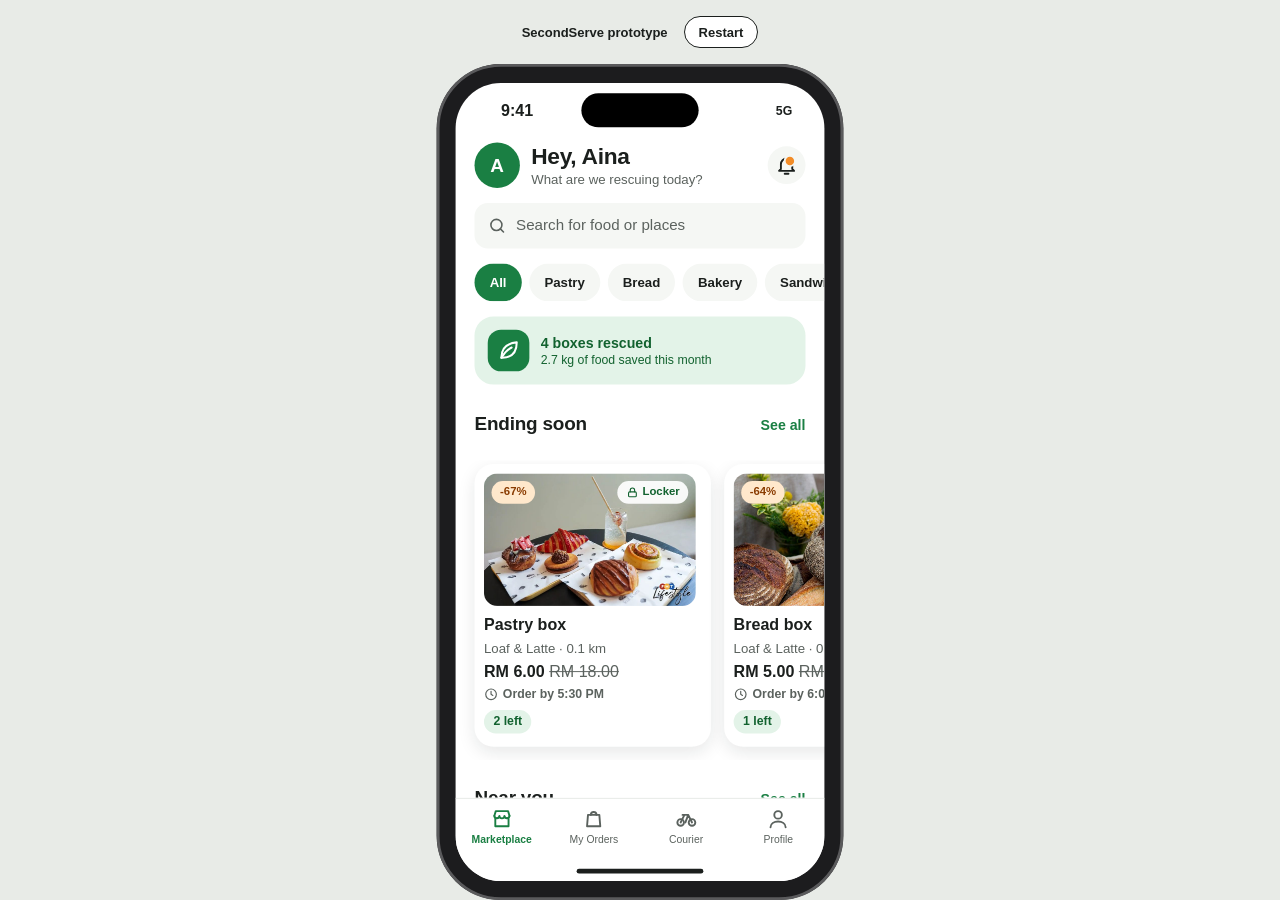
==== index.html @ 0a690b6c "Ad-style sandwich photo Co-Authored-By: Claude Sonnet 5.5 <noreply@anthropic.com>" ====
<!doctype html>
<html lang="en">
<head>
<meta charset="utf-8">
<meta name="viewport" content="width=device-width, initial-scale=1">
<title>SecondServe prototype</title>
<link rel="stylesheet" href="css/tokens.css?v=20261118d">
<link rel="stylesheet" href="css/app.css?v=20261118d">
</head>
<body>
<header class="testbar">
  <b>SecondServe prototype</b>
  <button id="restart">Restart</button>
</header>
<main class="stage"><div class="scaler" id="scaler">
  <div class="device"><div class="phone" id="screen"></div></div>
</div></main>
<script src="js/data.js?v=20261118d"></script>
<script src="js/ui.js?v=20261118d"></script>
<script src="js/app.js?v=20261118d"></script>
<script src="js/screens/student.js?v=20261118d"></script>
<script src="js/screens/orders.js?v=20261118d"></script>
<script src="js/main.js?v=20261118d"></script>
</body>
</html>
---- css/tokens.css ----
:root {
  --ink: #1b1f1d;
  --ink-soft: #5b625e;
  --line: #e6e9e5;
  --page: #ffffff;
  --surface: #f5f7f4;
  --radius: 20px;
  --radius-small: 12px;
  --shadow: 0 6px 18px rgba(20, 30, 25, .10);
  --font: -apple-system, BlinkMacSystemFont, "SF Pro Text", "Segoe UI", Helvetica, Arial, sans-serif;

  --brand: #1a7f43;
  --brand-dark: #12622f;
  --brand-soft: #e3f3e8;
  --accent: #f28c28;
  --accent-soft: #ffe8cc;
  --accent-ink: #8a3b00;
}
---- css/app.css ----
* { box-sizing: border-box; }
html, body { margin: 0; height: 100%; }
body { font-family: var(--font); color: var(--ink); background: #e8ebe7; -webkit-font-smoothing: antialiased; overflow: hidden; }
button { font: inherit; color: inherit; border: 0; background: none; cursor: pointer; padding: 0; text-align: left; }
h1, h2, h3, p { margin: 0; }
s { color: var(--ink-soft); font-weight: 400; }

.testbar { height: 64px; display: flex; align-items: center; justify-content: center; gap: 16px; font-size: 13px; }
.testbar button { height: 32px; padding: 0 14px; border-radius: 999px; border: 1.5px solid var(--ink); background: #fff; font-weight: 600; font-size: 13px; }
.stage { display: flex; justify-content: center; }
.scaler { transform-origin: top center; width: 430px; }

.device { width: 430px; height: 884px; padding: 20px; background: #1c1c1e; border-radius: 68px; outline: 3px solid #5a5a5c; outline-offset: -3px; }
.phone { position: relative; width: 390px; height: 844px; background: var(--page); border-radius: 48px; overflow: hidden; display: flex; flex-direction: column; font-size: 15px; line-height: 1.3; }
.statusbar { height: 54px; flex: none; display: flex; align-items: center; justify-content: space-between; padding: 6px 34px 0 48px; font-size: 17px; font-weight: 600; }
.island { position: absolute; top: 11px; left: 50%; margin-left: -62px; width: 124px; height: 36px; border-radius: 18px; background: #000; }
.statusicons { font-size: 13px; font-weight: 700; }
.homebar { position: absolute; bottom: 8px; left: 50%; margin-left: -67px; width: 134px; height: 5px; border-radius: 3px; background: var(--ink); pointer-events: none; }

.body { flex: 1; min-height: 0; overflow-y: auto; padding: 8px 20px 24px; display: flex; flex-direction: column; gap: 16px; scrollbar-width: none; }
.body::-webkit-scrollbar { display: none; }
.body > * { flex: none; }
.pad { padding: 0 20px; }
.muted { color: var(--ink-soft); font-size: 14px; }
.grow { flex: 1; display: flex; flex-direction: column; min-width: 0; }

.tabs { flex: none; height: 88px; display: flex; padding-bottom: 28px; background: rgba(255, 255, 255, .96); border-top: 1px solid var(--line); }
.tabs button { flex: 1; display: flex; flex-direction: column; align-items: center; justify-content: center; gap: 3px; color: var(--ink-soft); font-size: 11px; font-weight: 500; }
.tabs button.on { color: var(--brand); font-weight: 700; }

.topbar { height: 48px; flex: none; display: flex; align-items: center; justify-content: space-between; padding: 0 16px; }
.topbar h1 { font-size: 17px; font-weight: 600; }
.spacer { width: 40px; }
.round { width: 40px; height: 40px; border-radius: 50%; background: var(--surface); display: grid; place-items: center; position: relative; flex: none; }
.has-dot::after { content: ""; position: absolute; top: 9px; right: 10px; width: 9px; height: 9px; border-radius: 50%; background: var(--accent); border: 2px solid var(--surface); }

.greeting { display: flex; align-items: center; gap: 12px; }
.greeting h1 { font-size: 24px; font-weight: 700; letter-spacing: -.3px; }
.avatar { width: 48px; height: 48px; border-radius: 50%; background: var(--brand); color: #fff; display: grid; place-items: center; font-size: 20px; font-weight: 700; }

.search { height: 48px; border-radius: 14px; background: var(--surface); display: flex; align-items: center; gap: 10px; padding: 0 14px; color: var(--ink-soft); font-size: 16px; }
.chips { display: flex; gap: 8px; overflow-x: auto; margin: 0 -20px; padding: 0 20px; scrollbar-width: none; }
.chips::-webkit-scrollbar { display: none; }
.chip { flex: none; height: 40px; padding: 0 16px; border-radius: 999px; background: var(--surface); font-weight: 600; font-size: 14px; }
.chip.on { background: var(--brand); color: #fff; }

.impact { display: flex; align-items: center; gap: 12px; padding: 14px; border-radius: var(--radius); background: var(--brand-soft); color: var(--brand-dark); }
.impact span:last-child { display: flex; flex-direction: column; }
.impact span:last-child span { font-size: 13px; }
.impact-icon { width: 44px; height: 44px; border-radius: 14px; background: var(--brand); color: #fff; display: grid; place-items: center; flex: none; }

.section-head { display: flex; align-items: baseline; justify-content: space-between; margin-top: 4px; }
.section-head h2 { font-size: 20px; font-weight: 700; letter-spacing: -.2px; }
.link { color: var(--brand); font-weight: 600; font-size: 15px; min-height: 44px; display: flex; align-items: center; }

.scroller { display: flex; gap: 14px; overflow-x: auto; margin: 0 -20px; padding: 4px 20px 14px; scrollbar-width: none; }
.scroller::-webkit-scrollbar { display: none; }
.box-card { flex: none; width: 250px; display: flex; flex-direction: column; gap: 4px; padding: 10px 10px 14px; border-radius: var(--radius); background: var(--page); box-shadow: var(--shadow); }
.box-photo { position: relative; height: 140px; border-radius: 14px; overflow: hidden; margin-bottom: 6px; }
.photo { width: 100%; height: 100%; object-fit: cover; display: block; }
.box-card h3 { font-size: 17px; font-weight: 700; }
.price { font-size: 17px; }
.meta { display: flex; align-items: center; gap: 5px; font-size: 13px; font-weight: 600; color: var(--ink-soft); }
.badge { position: absolute; top: 8px; display: inline-flex; align-items: center; gap: 4px; padding: 4px 9px; border-radius: 999px; font-size: 12px; font-weight: 700; }
.badge.deal { left: 8px; background: var(--accent-soft); color: var(--accent-ink); }
.badge.locker { right: 8px; background: rgba(255, 255, 255, .92); color: var(--brand-dark); }
.tag { align-self: flex-start; margin-top: 4px; padding: 4px 10px; border-radius: 999px; background: var(--brand-soft); color: var(--brand-dark); font-size: 13px; font-weight: 700; }

.stack { display: flex; flex-direction: column; gap: 12px; }
.row-card { display: flex; align-items: center; gap: 12px; padding: 10px; border-radius: var(--radius); background: var(--surface); color: var(--ink-soft); }
.row-card b { color: var(--ink); font-size: 16px; }
.thumb { width: 64px; height: 64px; border-radius: 14px; flex: none; }

.btn { height: 54px; border-radius: 16px; font-weight: 700; font-size: 17px; text-align: center; width: 100%; }
.btn.primary { background: var(--brand); color: #fff; }
.btn.primary:active { background: var(--brand-dark); }
.btn.secondary { background: var(--page); border: 2px solid var(--brand); color: var(--brand); }
.actionbar { flex: none; padding: 12px 20px 34px; display: flex; flex-direction: column; gap: 10px; background: var(--page); border-top: 1px solid var(--line); }
.error { color: #b3261e; font-weight: 600; font-size: 14px; }

.hero { position: relative; height: 190px; border-radius: var(--radius); overflow: hidden; }
.hero .badge { top: 12px; left: 12px; font-size: 14px; }
.title-row { display: flex; align-items: flex-start; justify-content: space-between; gap: 12px; }
h2 { font-size: 22px; font-weight: 700; letter-spacing: -.2px; }
h3 { font-size: 17px; font-weight: 700; }
.link.inline { min-height: 0; font-size: 14px; }
.price.big { font-size: 22px; display: flex; align-items: baseline; gap: 8px; flex-wrap: wrap; }
.save { font-size: 13px; font-weight: 700; color: var(--accent-ink); background: var(--accent-soft); padding: 3px 9px; border-radius: 999px; }
.info-row { display: flex; gap: 12px; align-items: flex-start; color: var(--brand); }
.info-row > span { display: flex; flex-direction: column; color: var(--ink); }
.info-row .muted { font-size: 13px; }
.notice { display: flex; gap: 10px; padding: 12px 14px; border-radius: 14px; font-size: 14px; }
.notice span { display: flex; flex-direction: column; }
.notice.ai { background: var(--brand-soft); color: var(--brand-dark); }
.notice.warn { background: var(--accent-soft); color: var(--accent-ink); }
.chips.wrap { flex-wrap: wrap; overflow: visible; margin: 0; padding: 0; }
.tag svg { vertical-align: -2px; margin-right: 4px; }

.field-search { display: flex; align-items: center; gap: 10px; height: 48px; padding: 0 14px; border-radius: 14px; background: var(--surface); color: var(--ink-soft); }
input { font: inherit; color: var(--ink); background: none; border: 0; outline: 0; width: 100%; }
.field { display: flex; flex-direction: column; gap: 8px; font-weight: 600; }
.field input { height: 52px; padding: 0 14px; border-radius: 14px; background: var(--surface); border: 2px solid transparent; font-weight: 400; }
.field input:focus, .field-search:focus-within { border-color: var(--brand); outline: 0; }
.empty { display: flex; flex-direction: column; gap: 4px; padding: 28px 12px; text-align: center; color: var(--ink-soft); }
.empty b { color: var(--ink); }
.thumb.small { width: 52px; height: 52px; border-radius: 12px; }
.row-card .price { font-size: 15px; }

.checkout-head { display: flex; flex-direction: column; gap: 10px; }
.head-line { display: flex; justify-content: space-between; align-items: center; font-size: 14px; font-weight: 600; color: var(--ink-soft); }
.hold { display: inline-flex; align-items: center; gap: 5px; padding: 4px 10px; border-radius: 999px; background: var(--accent-soft); color: var(--accent-ink); }
.hold b { font-variant-numeric: tabular-nums; }
.bar { display: flex; gap: 6px; }
.bar i { flex: 1; height: 5px; border-radius: 3px; background: var(--line); }
.bar i.on { background: var(--brand); }
.summary-card { display: flex; align-items: center; gap: 12px; padding: 10px; border-radius: var(--radius); background: var(--surface); }
.summary-card .grow .muted { font-size: 13px; }
.option { display: flex; align-items: center; gap: 12px; padding: 14px; border-radius: var(--radius); border: 2px solid var(--line); background: var(--page); width: 100%; }
.option.on { border-color: var(--brand); background: var(--brand-soft); }
.option .muted { font-size: 13px; }
.option-icon { width: 44px; height: 44px; border-radius: 14px; background: var(--brand-soft); color: var(--brand); display: grid; place-items: center; flex: none; }
.option.slim { padding: 16px 14px; }
.radio { width: 22px; height: 22px; border-radius: 50%; border: 2px solid var(--ink-soft); flex: none; }
.option.on .radio { border: 7px solid var(--brand); }
.totals { display: flex; flex-direction: column; gap: 8px; padding: 14px; border-radius: var(--radius); background: var(--surface); }
.totals div { display: flex; justify-content: space-between; }
.totals .total { border-top: 1px solid var(--line); padding-top: 10px; font-weight: 700; font-size: 18px; }

@media (max-width: 500px) {
  body { overflow: auto; }
  .testbar, .island, .statusicons, .homebar, .statusbar { display: none; }
  .scaler { transform: none !important; width: 100%; height: 100dvh !important; }
  .device { width: 100%; height: 100%; padding: 0; background: none; outline: 0; border-radius: 0; }
  .phone { width: 100%; height: 100%; border-radius: 0; }
  .actionbar { padding-bottom: 24px; }
  .tabs { height: 72px; padding-bottom: 12px; }
}

button, .btn { touch-action: manipulation; -webkit-tap-highlight-color: transparent; transition: transform .08s, background-color .15s, border-color .15s; }
button:active { transform: scale(.97); }
button:focus-visible, input:focus-visible { outline: 3px solid var(--brand); outline-offset: 2px; }
.enter { animation: enter .22s ease-out; }
@keyframes enter { from { opacity: 0; transform: translateX(14px); } to { opacity: 1; transform: none; } }
.large { font-size: 32px; font-weight: 700; letter-spacing: -.5px; }
.body.center { justify-content: center; }
.result { display: flex; flex-direction: column; align-items: center; text-align: center; gap: 8px; padding: 12px 8px; }
.result h1 { font-size: 26px; letter-spacing: -.3px; }
.result-icon { width: 76px; height: 76px; border-radius: 50%; background: var(--brand-soft); color: var(--brand); display: grid; place-items: center; margin-bottom: 8px; }
.code-card { display: flex; flex-direction: column; align-items: center; text-align: center; gap: 6px; padding: 18px; border-radius: var(--radius); background: var(--surface); }
.code { font-size: 40px; letter-spacing: 6px; font-variant-numeric: tabular-nums; }
.qr { width: 132px; height: 132px; border-radius: 12px; }
.tag.off { background: var(--surface); color: var(--ink-soft); }
.segmented { display: flex; padding: 4px; border-radius: 14px; background: var(--surface); }
.segmented button { flex: 1; height: 40px; border-radius: 11px; text-align: center; font-weight: 600; color: var(--ink-soft); }
.segmented button.on { background: var(--page); color: var(--ink); box-shadow: 0 1px 4px rgba(0, 0, 0, .12); }
.tracker { list-style: none; margin: 0; padding: 0; display: flex; }
.tracker li { flex: 1; display: flex; flex-direction: column; align-items: center; gap: 8px; font-size: 12px; font-weight: 600; text-align: center; color: var(--ink-soft); position: relative; }
.tracker i { width: 16px; height: 16px; border-radius: 50%; background: var(--line); position: relative; z-index: 1; }
.tracker li::before { content: ""; position: absolute; top: 7px; left: -50%; width: 100%; height: 3px; background: var(--line); }
.tracker li:first-child::before { display: none; }
.tracker li.done i, .tracker li.done::before { background: var(--brand); }
.tracker li.done { color: var(--ink); }
.tracker li.now i { box-shadow: 0 0 0 5px var(--brand-soft); }
.stars { display: flex; justify-content: center; gap: 6px; }
.stars button { color: var(--line); padding: 4px; }
.stars button.on { color: var(--accent); }
.stars button.on svg { fill: var(--accent); }
.toast { position: absolute; left: 20px; right: 20px; bottom: 110px; padding: 14px 16px; border-radius: 14px; background: var(--ink); color: #fff; font-weight: 600; text-align: center; animation: toast 2.8s forwards; pointer-events: none; z-index: 9; }
@keyframes toast { 0% { opacity: 0; transform: translateY(10px); } 10%, 85% { opacity: 1; transform: none; } 100% { opacity: 0; } }
.code-card .tag { align-self: center; }
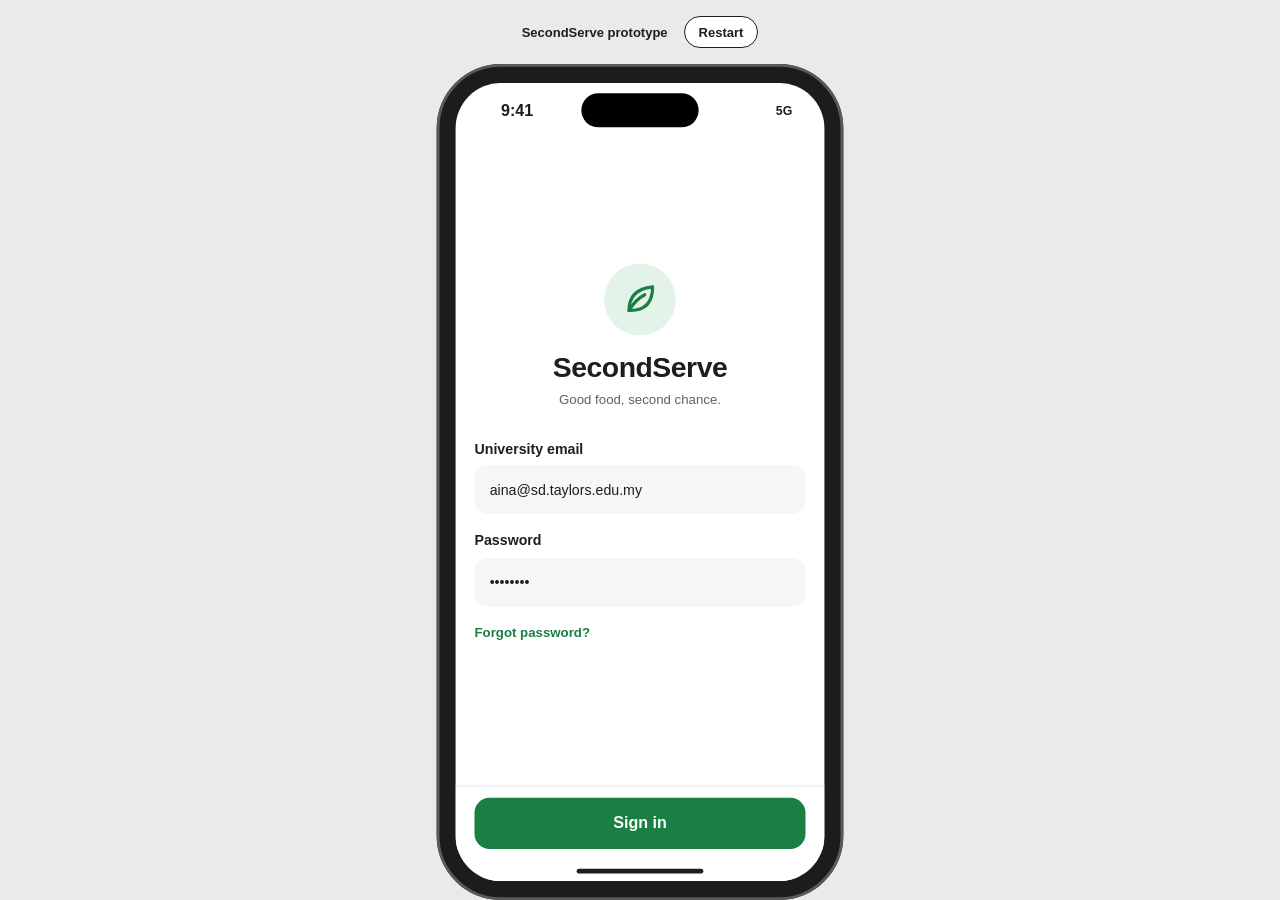
==== commit 29e966e0: "Courier, profile, help, notifications, sign in, onboarding and sold-out states Co-Authored-By: Claud" ====
--- a/index.html
+++ b/index.html
@@ -4,8 +4,8 @@
 <meta charset="utf-8">
 <meta name="viewport" content="width=device-width, initial-scale=1">
 <title>SecondServe prototype</title>
-<link rel="stylesheet" href="css/tokens.css?v=20261118d">
-<link rel="stylesheet" href="css/app.css?v=20261118d">
+<link rel="stylesheet" href="css/tokens.css?v=20261118e">
+<link rel="stylesheet" href="css/app.css?v=20261118e">
 </head>
 <body>
 <header class="testbar">
@@ -15,11 +15,14 @@
 <main class="stage"><div class="scaler" id="scaler">
   <div class="device"><div class="phone" id="screen"></div></div>
 </div></main>
-<script src="js/data.js?v=20261118d"></script>
-<script src="js/ui.js?v=20261118d"></script>
-<script src="js/app.js?v=20261118d"></script>
-<script src="js/screens/student.js?v=20261118d"></script>
-<script src="js/screens/orders.js?v=20261118d"></script>
-<script src="js/main.js?v=20261118d"></script>
+<script src="js/data.js?v=20261118e"></script>
+<script src="js/ui.js?v=20261118e"></script>
+<script src="js/app.js?v=20261118e"></script>
+<script src="js/screens/student.js?v=20261118e"></script>
+<script src="js/screens/orders.js?v=20261118e"></script>
+<script src="js/screens/courier.js?v=20261118e"></script>
+<script src="js/screens/account.js?v=20261118e"></script>
+<script src="js/screens/start.js?v=20261118e"></script>
+<script src="js/main.js?v=20261118e"></script>
 </body>
 </html>
--- a/css/app.css
+++ b/css/app.css
@@ -168,3 +168,58 @@
 .toast { position: absolute; left: 20px; right: 20px; bottom: 110px; padding: 14px 16px; border-radius: 14px; background: var(--ink); color: #fff; font-weight: 600; text-align: center; animation: toast 2.8s forwards; pointer-events: none; z-index: 9; }
 @keyframes toast { 0% { opacity: 0; transform: translateY(10px); } 10%, 85% { opacity: 1; transform: none; } 100% { opacity: 0; } }
 .code-card .tag { align-self: center; }
+
+.text-link { text-align: center; text-decoration: underline; font-weight: 600; color: var(--ink-soft); min-height: 44px; width: 100%; }
+.btn.small { height: 44px; width: auto; align-self: flex-end; padding: 0 22px; font-size: 15px; }
+.center-text { text-align: center; }
+.stats-line { display: flex; flex-direction: column; gap: 2px; padding: 4px 2px; }
+.switch-card { display: flex; align-items: center; gap: 12px; padding: 16px; border-radius: var(--radius); background: var(--surface); width: 100%; }
+.switch-card .grow .muted { font-size: 13px; }
+.switch { width: 52px; height: 32px; border-radius: 16px; background: #c9cec9; padding: 3px; flex: none; transition: background .15s; }
+.switch i { display: block; width: 26px; height: 26px; border-radius: 50%; background: #fff; box-shadow: 0 1px 3px rgba(0, 0, 0, .3); transition: transform .15s; }
+.switch.on { background: var(--brand); }
+.switch.on i { transform: translateX(20px); }
+.banner { width: 100%; align-items: center; justify-content: space-between; text-align: left; }
+.request-card { display: flex; flex-direction: column; gap: 12px; padding: 14px; border-radius: var(--radius); background: var(--page); box-shadow: var(--shadow); }
+.request-top { display: flex; align-items: center; gap: 12px; }
+.reward { color: var(--brand-dark); font-size: 17px; }
+.route { display: flex; flex-direction: column; gap: 8px; font-size: 14px; }
+.route span { display: flex; align-items: center; gap: 10px; }
+.route i { width: 10px; height: 10px; border-radius: 50%; border: 3px solid var(--brand); flex: none; }
+.route i.to { background: var(--brand); }
+.info-card { display: flex; flex-direction: column; gap: 3px; padding: 14px; border-radius: var(--radius); background: var(--surface); }
+.info-card .muted { font-size: 13px; }
+.courier-note { color: var(--ink-soft); font-style: italic; font-size: 14px; margin-top: 4px; }
+.empty-card { display: flex; flex-direction: column; gap: 10px; align-items: stretch; text-align: center; padding: 22px 16px; border-radius: var(--radius); background: var(--surface); }
+
+.profile-head { display: flex; align-items: center; gap: 14px; padding-top: 8px; }
+.profile-head h1 { font-size: 24px; letter-spacing: -.3px; }
+.avatar.big { width: 64px; height: 64px; font-size: 26px; }
+.stat-row { display: flex; padding: 14px 6px; border-radius: var(--radius); background: var(--brand-soft); color: var(--brand-dark); }
+.stat-row div { flex: 1; display: flex; flex-direction: column; align-items: center; gap: 2px; }
+.stat-row b { font-size: 22px; }
+.stat-row span { font-size: 12px; font-weight: 600; }
+.list-row { display: flex; align-items: center; gap: 14px; padding: 16px; border-radius: var(--radius); background: var(--surface); color: var(--ink); width: 100%; }
+.list-row svg:first-child { color: var(--brand); }
+.list-row svg:last-child { color: var(--ink-soft); }
+.row-card.note { align-items: flex-start; color: var(--ink-soft); }
+.row-card.note .dot { width: 10px; height: 10px; border-radius: 50%; background: transparent; margin-top: 6px; flex: none; }
+.row-card.note.unread .dot { background: var(--accent); }
+.row-card.note:not(.unread) b { font-weight: 500; }
+.faq { border-radius: var(--radius); background: var(--surface); overflow: hidden; }
+.faq button { display: flex; align-items: center; justify-content: space-between; gap: 12px; width: 100%; padding: 16px; }
+.faq button svg { flex: none; color: var(--ink-soft); transition: transform .15s; }
+.faq.open button svg { transform: rotate(90deg); }
+.faq p { padding: 0 16px 16px; font-size: 15px; }
+
+.signin { justify-content: center; gap: 18px; }
+.brand { display: flex; flex-direction: column; align-items: center; gap: 6px; margin-bottom: 14px; }
+.brand h1 { font-size: 30px; letter-spacing: -.5px; }
+.onboard { justify-content: space-between; }
+.skip-row { height: 40px; display: flex; justify-content: flex-end; }
+.result-icon.big { width: 120px; height: 120px; margin-bottom: 18px; }
+.result p { max-width: 290px; }
+.chips.center { justify-content: center; }
+.dots { display: flex; justify-content: center; gap: 8px; padding-bottom: 8px; }
+.dots i { width: 8px; height: 8px; border-radius: 50%; background: var(--line); }
+.dots i.on { width: 24px; border-radius: 4px; background: var(--brand); }
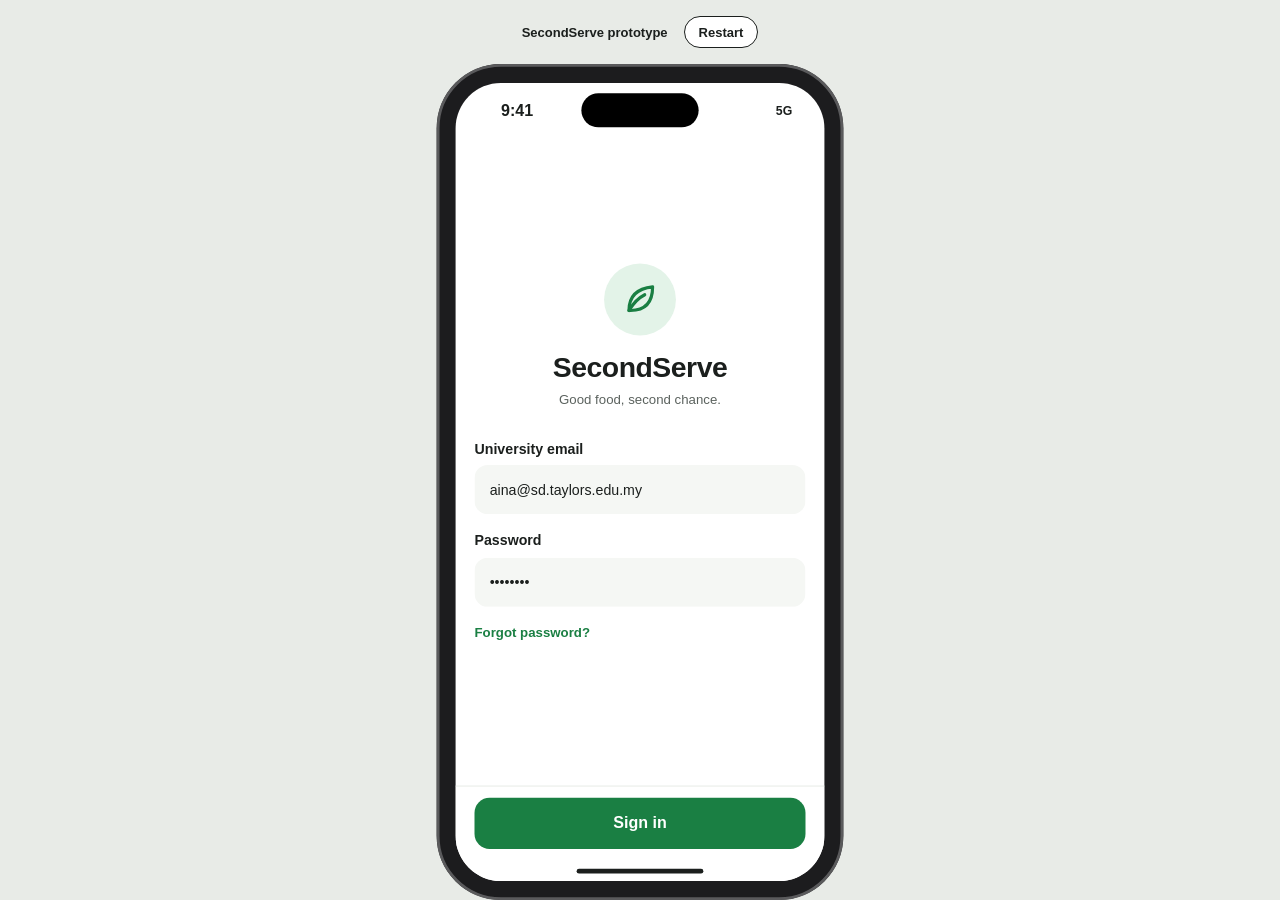
==== commit f958078c: "Settings screen, courier contact sheet and chat, No preferences option, support email Co-Authored-By" ====
--- a/index.html
+++ b/index.html
@@ -4,8 +4,8 @@
 <meta charset="utf-8">
 <meta name="viewport" content="width=device-width, initial-scale=1">
 <title>SecondServe prototype</title>
-<link rel="stylesheet" href="css/tokens.css?v=20261118e">
-<link rel="stylesheet" href="css/app.css?v=20261118e">
+<link rel="stylesheet" href="css/tokens.css?v=20261118f">
+<link rel="stylesheet" href="css/app.css?v=20261118f">
 </head>
 <body>
 <header class="testbar">
@@ -15,14 +15,14 @@
 <main class="stage"><div class="scaler" id="scaler">
   <div class="device"><div class="phone" id="screen"></div></div>
 </div></main>
-<script src="js/data.js?v=20261118e"></script>
-<script src="js/ui.js?v=20261118e"></script>
-<script src="js/app.js?v=20261118e"></script>
-<script src="js/screens/student.js?v=20261118e"></script>
-<script src="js/screens/orders.js?v=20261118e"></script>
-<script src="js/screens/courier.js?v=20261118e"></script>
-<script src="js/screens/account.js?v=20261118e"></script>
-<script src="js/screens/start.js?v=20261118e"></script>
-<script src="js/main.js?v=20261118e"></script>
+<script src="js/data.js?v=20261118f"></script>
+<script src="js/ui.js?v=20261118f"></script>
+<script src="js/app.js?v=20261118f"></script>
+<script src="js/screens/student.js?v=20261118f"></script>
+<script src="js/screens/orders.js?v=20261118f"></script>
+<script src="js/screens/courier.js?v=20261118f"></script>
+<script src="js/screens/account.js?v=20261118f"></script>
+<script src="js/screens/start.js?v=20261118f"></script>
+<script src="js/main.js?v=20261118f"></script>
 </body>
 </html>
--- a/css/app.css
+++ b/css/app.css
@@ -223,3 +223,27 @@
 .dots { display: flex; justify-content: center; gap: 8px; padding-bottom: 8px; }
 .dots i { width: 8px; height: 8px; border-radius: 50%; background: var(--line); }
 .dots i.on { width: 24px; border-radius: 4px; background: var(--brand); }
+
+.sheet-backdrop { position: absolute; inset: 0; background: rgba(20, 30, 25, .45); z-index: 20; animation: fade .18s; }
+.sheet { position: absolute; left: 0; right: 0; bottom: 0; z-index: 21; display: flex; flex-direction: column; gap: 12px; padding: 12px 20px 30px; border-radius: 28px 28px 0 0; background: var(--page); animation: rise .22s ease-out; }
+.sheet h3 { font-size: 20px; }
+.grabber { align-self: center; width: 40px; height: 5px; border-radius: 3px; background: var(--line); }
+.sheet-actions { display: flex; gap: 10px; }
+.sheet-actions .btn { flex: 1; }
+@keyframes fade { from { opacity: 0; } to { opacity: 1; } }
+@keyframes rise { from { transform: translateY(100%); } to { transform: none; } }
+
+.chatbar { flex: none; display: flex; flex-direction: column; gap: 10px; padding: 10px 0 30px; border-top: 1px solid var(--line); background: var(--page); }
+.chatbar .chips { margin: 0; padding: 0 20px; }
+.chat-input { display: flex; gap: 10px; align-items: center; padding: 0 20px; }
+.chat-input input { height: 46px; padding: 0 16px; border-radius: 23px; background: var(--surface); }
+.round.send { background: var(--brand); color: #fff; }
+.bubbles { display: flex; flex-direction: column; gap: 8px; padding-top: 8px; }
+.bubble { max-width: 78%; padding: 10px 14px; border-radius: 18px 18px 18px 4px; background: var(--surface); align-self: flex-start; }
+.bubble.me { align-self: flex-end; border-radius: 18px 18px 4px 18px; background: var(--brand); color: #fff; }
+
+.add-place { display: flex; gap: 10px; align-items: center; }
+.add-place input { height: 48px; padding: 0 14px; border-radius: 14px; background: var(--surface); }
+.add-place .btn.small { align-self: auto; flex: none; }
+.list-row.plain { cursor: default; }
+.round.small { width: 34px; height: 34px; font-size: 22px; text-align: center; background: var(--page); }
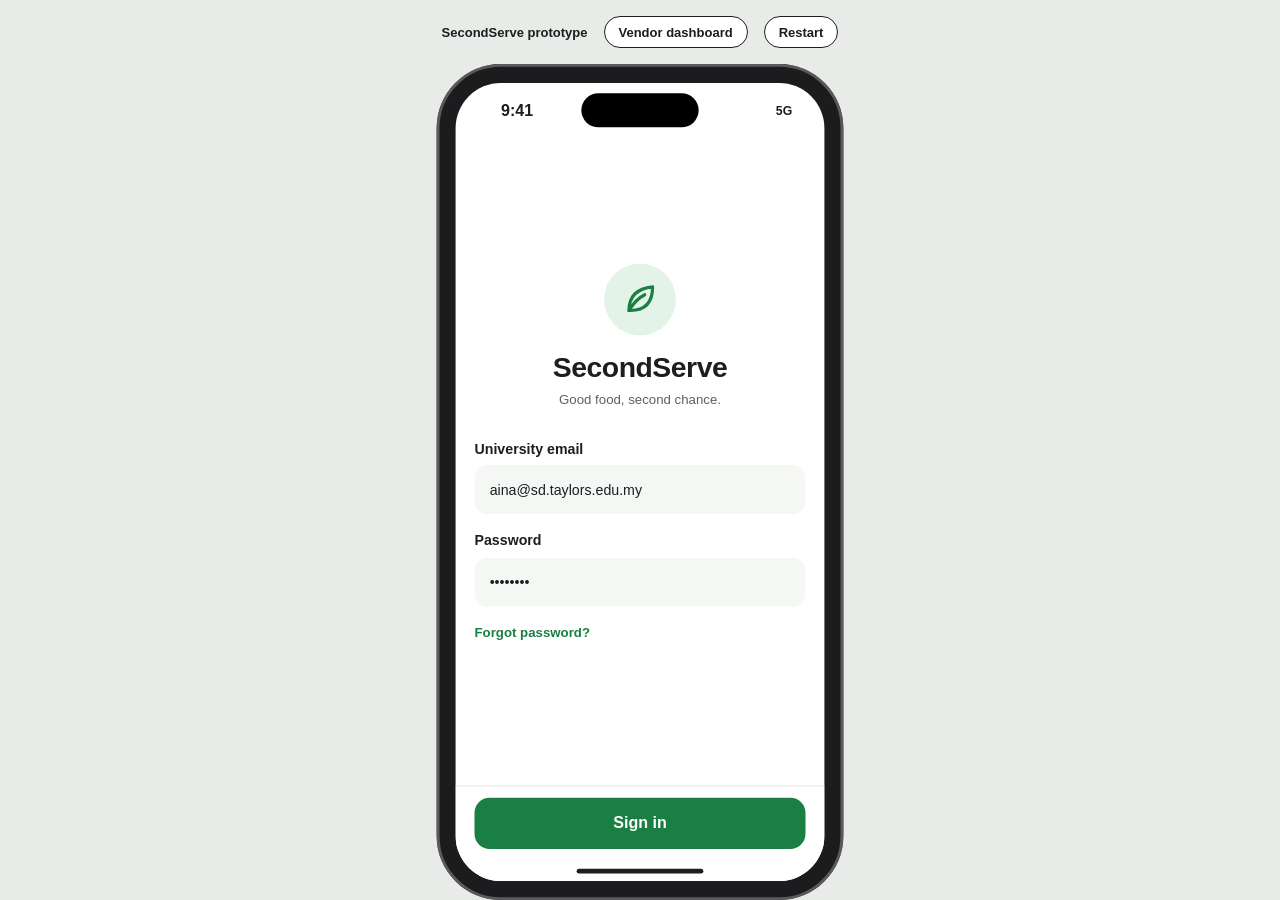
==== commit 976427a7: "Vendor web dashboard: list a box, orders, sales and waste, AI demand prediction, sales data Clickabl" ====
--- a/index.html
+++ b/index.html
@@ -4,25 +4,26 @@
 <meta charset="utf-8">
 <meta name="viewport" content="width=device-width, initial-scale=1">
 <title>SecondServe prototype</title>
-<link rel="stylesheet" href="css/tokens.css?v=20261118f">
-<link rel="stylesheet" href="css/app.css?v=20261118f">
+<link rel="stylesheet" href="css/tokens.css?v=20261120a">
+<link rel="stylesheet" href="css/app.css?v=20261120a">
 </head>
 <body>
 <header class="testbar">
   <b>SecondServe prototype</b>
+  <a href="vendor.html">Vendor dashboard</a>
   <button id="restart">Restart</button>
 </header>
 <main class="stage"><div class="scaler" id="scaler">
   <div class="device"><div class="phone" id="screen"></div></div>
 </div></main>
-<script src="js/data.js?v=20261118f"></script>
-<script src="js/ui.js?v=20261118f"></script>
-<script src="js/app.js?v=20261118f"></script>
-<script src="js/screens/student.js?v=20261118f"></script>
-<script src="js/screens/orders.js?v=20261118f"></script>
-<script src="js/screens/courier.js?v=20261118f"></script>
-<script src="js/screens/account.js?v=20261118f"></script>
-<script src="js/screens/start.js?v=20261118f"></script>
-<script src="js/main.js?v=20261118f"></script>
+<script src="js/data.js?v=20261120a"></script>
+<script src="js/ui.js?v=20261120a"></script>
+<script src="js/app.js?v=20261120a"></script>
+<script src="js/screens/student.js?v=20261120a"></script>
+<script src="js/screens/orders.js?v=20261120a"></script>
+<script src="js/screens/courier.js?v=20261120a"></script>
+<script src="js/screens/account.js?v=20261120a"></script>
+<script src="js/screens/start.js?v=20261120a"></script>
+<script src="js/main.js?v=20261120a"></script>
 </body>
 </html>
--- a/css/tokens.css
+++ b/css/tokens.css
@@ -5,7 +5,6 @@
   --page: #ffffff;
   --surface: #f5f7f4;
   --radius: 20px;
-  --radius-small: 12px;
   --shadow: 0 6px 18px rgba(20, 30, 25, .10);
   --font: -apple-system, BlinkMacSystemFont, "SF Pro Text", "Segoe UI", Helvetica, Arial, sans-serif;
 
--- a/css/app.css
+++ b/css/app.css
@@ -1,91 +1,84 @@
 * { box-sizing: border-box; }
 html, body { margin: 0; height: 100%; }
 body { font-family: var(--font); color: var(--ink); background: #e8ebe7; -webkit-font-smoothing: antialiased; overflow: hidden; }
-button { font: inherit; color: inherit; border: 0; background: none; cursor: pointer; padding: 0; text-align: left; }
+button { font: inherit; color: inherit; border: 0; background: none; cursor: pointer; padding: 0; text-align: left; touch-action: manipulation; -webkit-tap-highlight-color: transparent; transition: transform .08s, background-color .15s, border-color .15s; }
+button:active { transform: scale(.97); }
+button:focus-visible, input:focus-visible { outline: 3px solid var(--brand); outline-offset: 2px; }
+input { font: inherit; color: var(--ink); background: none; border: 0; outline: 0; width: 100%; }
 h1, h2, h3, p { margin: 0; }
+h2 { font-size: 22px; font-weight: 700; letter-spacing: -.2px; }
+h3 { font-size: 17px; font-weight: 700; }
 s { color: var(--ink-soft); font-weight: 400; }
+.muted { color: var(--ink-soft); font-size: 14px; }
+.large { font-size: 32px; font-weight: 700; letter-spacing: -.5px; }
+.center-text { text-align: center; }
+.grow { flex: 1; display: flex; flex-direction: column; min-width: 0; }
 
 .testbar { height: 64px; display: flex; align-items: center; justify-content: center; gap: 16px; font-size: 13px; }
-.testbar button { height: 32px; padding: 0 14px; border-radius: 999px; border: 1.5px solid var(--ink); background: #fff; font-weight: 600; font-size: 13px; }
+.testbar button, .testbar a { height: 32px; padding: 0 14px; border-radius: 999px; border: 1.5px solid var(--ink); background: #fff; font-weight: 600; font-size: 13px; color: var(--ink); text-decoration: none; display: inline-flex; align-items: center; }
 .stage { display: flex; justify-content: center; }
 .scaler { transform-origin: top center; width: 430px; }
-
 .device { width: 430px; height: 884px; padding: 20px; background: #1c1c1e; border-radius: 68px; outline: 3px solid #5a5a5c; outline-offset: -3px; }
 .phone { position: relative; width: 390px; height: 844px; background: var(--page); border-radius: 48px; overflow: hidden; display: flex; flex-direction: column; font-size: 15px; line-height: 1.3; }
 .statusbar { height: 54px; flex: none; display: flex; align-items: center; justify-content: space-between; padding: 6px 34px 0 48px; font-size: 17px; font-weight: 600; }
+.statusicons { font-size: 13px; font-weight: 700; }
 .island { position: absolute; top: 11px; left: 50%; margin-left: -62px; width: 124px; height: 36px; border-radius: 18px; background: #000; }
-.statusicons { font-size: 13px; font-weight: 700; }
 .homebar { position: absolute; bottom: 8px; left: 50%; margin-left: -67px; width: 134px; height: 5px; border-radius: 3px; background: var(--ink); pointer-events: none; }
 
 .body { flex: 1; min-height: 0; overflow-y: auto; padding: 8px 20px 24px; display: flex; flex-direction: column; gap: 16px; scrollbar-width: none; }
 .body::-webkit-scrollbar { display: none; }
 .body > * { flex: none; }
-.pad { padding: 0 20px; }
-.muted { color: var(--ink-soft); font-size: 14px; }
-.grow { flex: 1; display: flex; flex-direction: column; min-width: 0; }
-
+.body.center { justify-content: center; }
+.enter { animation: enter .22s ease-out; }
+.topbar { height: 48px; flex: none; display: flex; align-items: center; justify-content: space-between; padding: 0 16px; }
+.topbar h1 { font-size: 17px; font-weight: 600; }
+.spacer { width: 44px; }
 .tabs { flex: none; height: 88px; display: flex; padding-bottom: 28px; background: rgba(255, 255, 255, .96); border-top: 1px solid var(--line); }
 .tabs button { flex: 1; display: flex; flex-direction: column; align-items: center; justify-content: center; gap: 3px; color: var(--ink-soft); font-size: 11px; font-weight: 500; }
 .tabs button.on { color: var(--brand); font-weight: 700; }
-
-.topbar { height: 48px; flex: none; display: flex; align-items: center; justify-content: space-between; padding: 0 16px; }
-.topbar h1 { font-size: 17px; font-weight: 600; }
-.spacer { width: 40px; }
-.round { width: 40px; height: 40px; border-radius: 50%; background: var(--surface); display: grid; place-items: center; position: relative; flex: none; }
-.has-dot::after { content: ""; position: absolute; top: 9px; right: 10px; width: 9px; height: 9px; border-radius: 50%; background: var(--accent); border: 2px solid var(--surface); }
-
-.greeting { display: flex; align-items: center; gap: 12px; }
-.greeting h1 { font-size: 24px; font-weight: 700; letter-spacing: -.3px; }
-.avatar { width: 48px; height: 48px; border-radius: 50%; background: var(--brand); color: #fff; display: grid; place-items: center; font-size: 20px; font-weight: 700; }
-
-.search { height: 48px; border-radius: 14px; background: var(--surface); display: flex; align-items: center; gap: 10px; padding: 0 14px; color: var(--ink-soft); font-size: 16px; }
-.chips { display: flex; gap: 8px; overflow-x: auto; margin: 0 -20px; padding: 0 20px; scrollbar-width: none; }
-.chips::-webkit-scrollbar { display: none; }
-.chip { flex: none; height: 40px; padding: 0 16px; border-radius: 999px; background: var(--surface); font-weight: 600; font-size: 14px; }
-.chip.on { background: var(--brand); color: #fff; }
-
-.impact { display: flex; align-items: center; gap: 12px; padding: 14px; border-radius: var(--radius); background: var(--brand-soft); color: var(--brand-dark); }
-.impact span:last-child { display: flex; flex-direction: column; }
-.impact span:last-child span { font-size: 13px; }
-.impact-icon { width: 44px; height: 44px; border-radius: 14px; background: var(--brand); color: #fff; display: grid; place-items: center; flex: none; }
-
+.actionbar { flex: none; padding: 12px 20px 34px; display: flex; flex-direction: column; gap: 10px; background: var(--page); border-top: 1px solid var(--line); }
+.error { color: #b3261e; font-weight: 600; font-size: 14px; }
+.stack { display: flex; flex-direction: column; gap: 12px; }
 .section-head { display: flex; align-items: baseline; justify-content: space-between; margin-top: 4px; }
-.section-head h2 { font-size: 20px; font-weight: 700; letter-spacing: -.2px; }
-.link { color: var(--brand); font-weight: 600; font-size: 15px; min-height: 44px; display: flex; align-items: center; }
-
-.scroller { display: flex; gap: 14px; overflow-x: auto; margin: 0 -20px; padding: 4px 20px 14px; scrollbar-width: none; }
-.scroller::-webkit-scrollbar { display: none; }
-.box-card { flex: none; width: 250px; display: flex; flex-direction: column; gap: 4px; padding: 10px 10px 14px; border-radius: var(--radius); background: var(--page); box-shadow: var(--shadow); }
-.box-photo { position: relative; height: 140px; border-radius: 14px; overflow: hidden; margin-bottom: 6px; }
-.photo { width: 100%; height: 100%; object-fit: cover; display: block; }
-.box-card h3 { font-size: 17px; font-weight: 700; }
-.price { font-size: 17px; }
-.meta { display: flex; align-items: center; gap: 5px; font-size: 13px; font-weight: 600; color: var(--ink-soft); }
-.badge { position: absolute; top: 8px; display: inline-flex; align-items: center; gap: 4px; padding: 4px 9px; border-radius: 999px; font-size: 12px; font-weight: 700; }
-.badge.deal { left: 8px; background: var(--accent-soft); color: var(--accent-ink); }
-.badge.locker { right: 8px; background: rgba(255, 255, 255, .92); color: var(--brand-dark); }
-.tag { align-self: flex-start; margin-top: 4px; padding: 4px 10px; border-radius: 999px; background: var(--brand-soft); color: var(--brand-dark); font-size: 13px; font-weight: 700; }
-
-.stack { display: flex; flex-direction: column; gap: 12px; }
-.row-card { display: flex; align-items: center; gap: 12px; padding: 10px; border-radius: var(--radius); background: var(--surface); color: var(--ink-soft); }
-.row-card b { color: var(--ink); font-size: 16px; }
-.thumb { width: 64px; height: 64px; border-radius: 14px; flex: none; }
+.section-head h2 { font-size: 20px; letter-spacing: -.2px; }
 
 .btn { height: 54px; border-radius: 16px; font-weight: 700; font-size: 17px; text-align: center; width: 100%; }
 .btn.primary { background: var(--brand); color: #fff; }
 .btn.primary:active { background: var(--brand-dark); }
 .btn.secondary { background: var(--page); border: 2px solid var(--brand); color: var(--brand); }
-.actionbar { flex: none; padding: 12px 20px 34px; display: flex; flex-direction: column; gap: 10px; background: var(--page); border-top: 1px solid var(--line); }
-.error { color: #b3261e; font-weight: 600; font-size: 14px; }
-
-.hero { position: relative; height: 190px; border-radius: var(--radius); overflow: hidden; }
-.hero .badge { top: 12px; left: 12px; font-size: 14px; }
-.title-row { display: flex; align-items: flex-start; justify-content: space-between; gap: 12px; }
-h2 { font-size: 22px; font-weight: 700; letter-spacing: -.2px; }
-h3 { font-size: 17px; font-weight: 700; }
+.btn.small { height: 44px; width: auto; align-self: flex-end; padding: 0 22px; font-size: 15px; }
+.link { color: var(--brand); font-weight: 600; font-size: 15px; min-height: 44px; display: flex; align-items: center; }
 .link.inline { min-height: 0; font-size: 14px; }
-.price.big { font-size: 22px; display: flex; align-items: baseline; gap: 8px; flex-wrap: wrap; }
+.text-link { text-align: center; text-decoration: underline; font-weight: 600; color: var(--ink-soft); min-height: 44px; width: 100%; }
+.round { width: 44px; height: 44px; border-radius: 50%; background: var(--surface); display: grid; place-items: center; position: relative; flex: none; }
+.round.small { font-size: 22px; text-align: center; background: var(--page); }
+.round.send { background: var(--brand); color: #fff; }
+.has-dot::after { content: ""; position: absolute; top: 10px; right: 11px; width: 9px; height: 9px; border-radius: 50%; background: var(--accent); border: 2px solid var(--surface); }
+.chips { display: flex; gap: 8px; overflow-x: auto; margin: 0 -20px; padding: 0 20px; scrollbar-width: none; }
+.chips::-webkit-scrollbar { display: none; }
+.chips.wrap { flex-wrap: wrap; overflow: visible; margin: 0; padding: 0; }
+.chips.center { justify-content: center; }
+.chip { flex: none; height: 44px; padding: 0 16px; border-radius: 999px; background: var(--surface); font-weight: 600; font-size: 14px; }
+.chip.on { background: var(--brand); color: #fff; }
+.tag { align-self: flex-start; margin-top: 4px; padding: 4px 10px; border-radius: 999px; background: var(--brand-soft); color: var(--brand-dark); font-size: 13px; font-weight: 700; }
+.tag.off { background: var(--surface); color: var(--ink-soft); }
+.tag svg { vertical-align: -2px; margin-right: 4px; }
 .save { font-size: 13px; font-weight: 700; color: var(--accent-ink); background: var(--accent-soft); padding: 3px 9px; border-radius: 999px; }
+.badge { position: absolute; top: 8px; display: inline-flex; align-items: center; gap: 4px; padding: 4px 9px; border-radius: 999px; font-size: 12px; font-weight: 700; }
+.badge.deal { left: 8px; background: var(--accent-soft); color: var(--accent-ink); }
+.badge.locker { right: 8px; background: rgba(255, 255, 255, .92); color: var(--brand-dark); }
+
+.photo { width: 100%; height: 100%; object-fit: cover; display: block; }
+.thumb { width: 64px; height: 64px; border-radius: 14px; flex: none; }
+.thumb.small { width: 52px; height: 52px; border-radius: 12px; }
+.row-card { display: flex; align-items: center; gap: 12px; padding: 10px; border-radius: var(--radius); background: var(--surface); color: var(--ink-soft); }
+.row-card b { color: var(--ink); font-size: 16px; }
+.row-card .price { font-size: 15px; }
+.summary-card { display: flex; align-items: center; gap: 12px; padding: 10px; border-radius: var(--radius); background: var(--surface); }
+.summary-card .grow .muted { font-size: 13px; }
+.info-card { display: flex; flex-direction: column; gap: 3px; padding: 14px; border-radius: var(--radius); background: var(--surface); }
+.info-card .muted { font-size: 13px; }
+.courier-note { color: var(--ink-soft); font-style: italic; font-size: 14px; margin-top: 4px; }
 .info-row { display: flex; gap: 12px; align-items: flex-start; color: var(--brand); }
 .info-row > span { display: flex; flex-direction: column; color: var(--ink); }
 .info-row .muted { font-size: 13px; }
@@ -93,18 +86,60 @@
 .notice span { display: flex; flex-direction: column; }
 .notice.ai { background: var(--brand-soft); color: var(--brand-dark); }
 .notice.warn { background: var(--accent-soft); color: var(--accent-ink); }
-.chips.wrap { flex-wrap: wrap; overflow: visible; margin: 0; padding: 0; }
-.tag svg { vertical-align: -2px; margin-right: 4px; }
+.banner { width: 100%; align-items: center; justify-content: space-between; text-align: left; }
+.empty { display: flex; flex-direction: column; gap: 4px; padding: 28px 12px; text-align: center; color: var(--ink-soft); }
+.empty b { color: var(--ink); }
+.empty-card { display: flex; flex-direction: column; gap: 10px; align-items: stretch; text-align: center; padding: 22px 16px; border-radius: var(--radius); background: var(--surface); }
+.list-row { display: flex; align-items: center; gap: 14px; padding: 16px; border-radius: var(--radius); background: var(--surface); color: var(--ink); width: 100%; }
+.list-row.plain { cursor: default; padding: 8px 8px 8px 16px; }
+.list-row svg:first-child { color: var(--brand); }
+.list-row svg:last-child { color: var(--ink-soft); }
+
+.option { display: flex; align-items: center; gap: 12px; padding: 14px; border-radius: var(--radius); border: 2px solid var(--line); background: var(--page); width: 100%; }
+.option.slim { padding: 16px 14px; }
+.option.on { border-color: var(--brand); background: var(--brand-soft); }
+.option .muted { font-size: 13px; }
+.option-icon { width: 44px; height: 44px; border-radius: 14px; background: var(--brand-soft); color: var(--brand); display: grid; place-items: center; flex: none; }
+.radio { width: 22px; height: 22px; border-radius: 50%; border: 2px solid var(--ink-soft); flex: none; }
+.option.on .radio { border: 7px solid var(--brand); }
+.switch-card { display: flex; align-items: center; gap: 12px; padding: 16px; border-radius: var(--radius); background: var(--surface); width: 100%; }
+.switch-card .grow .muted { font-size: 13px; }
+.switch { width: 52px; height: 32px; border-radius: 16px; background: #c9cec9; padding: 3px; flex: none; transition: background .15s; }
+.switch i { display: block; width: 26px; height: 26px; border-radius: 50%; background: #fff; box-shadow: 0 1px 3px rgba(0, 0, 0, .3); transition: transform .15s; }
+.switch.on { background: var(--brand); }
+.switch.on i { transform: translateX(20px); }
+.segmented { display: flex; padding: 4px; border-radius: 14px; background: var(--surface); }
+.segmented button { flex: 1; height: 44px; border-radius: 11px; text-align: center; font-weight: 600; color: var(--ink-soft); }
+.segmented button.on { background: var(--page); color: var(--ink); box-shadow: 0 1px 4px rgba(0, 0, 0, .12); }
 
 .field-search { display: flex; align-items: center; gap: 10px; height: 48px; padding: 0 14px; border-radius: 14px; background: var(--surface); color: var(--ink-soft); }
-input { font: inherit; color: var(--ink); background: none; border: 0; outline: 0; width: 100%; }
+.field-search:focus-within, .field input:focus { border-color: var(--brand); }
 .field { display: flex; flex-direction: column; gap: 8px; font-weight: 600; }
 .field input { height: 52px; padding: 0 14px; border-radius: 14px; background: var(--surface); border: 2px solid transparent; font-weight: 400; }
-.field input:focus, .field-search:focus-within { border-color: var(--brand); outline: 0; }
-.empty { display: flex; flex-direction: column; gap: 4px; padding: 28px 12px; text-align: center; color: var(--ink-soft); }
-.empty b { color: var(--ink); }
-.thumb.small { width: 52px; height: 52px; border-radius: 12px; }
-.row-card .price { font-size: 15px; }
+.add-place { display: flex; gap: 10px; align-items: center; }
+.add-place input { height: 48px; padding: 0 14px; border-radius: 14px; background: var(--surface); }
+.add-place .btn.small { align-self: auto; flex: none; }
+
+.greeting { display: flex; align-items: center; gap: 12px; }
+.greeting h1 { font-size: 24px; font-weight: 700; letter-spacing: -.3px; }
+.avatar { width: 48px; height: 48px; border-radius: 50%; background: var(--brand); color: #fff; display: grid; place-items: center; font-size: 20px; font-weight: 700; }
+.avatar.big { width: 64px; height: 64px; font-size: 26px; }
+.search { height: 48px; border-radius: 14px; background: var(--surface); display: flex; align-items: center; gap: 10px; padding: 0 14px; color: var(--ink-soft); font-size: 16px; }
+.impact { display: flex; align-items: center; gap: 12px; padding: 14px; border-radius: var(--radius); background: var(--brand-soft); color: var(--brand-dark); }
+.impact span:last-child { display: flex; flex-direction: column; }
+.impact span:last-child span { font-size: 13px; }
+.impact-icon { width: 44px; height: 44px; border-radius: 14px; background: var(--brand); color: #fff; display: grid; place-items: center; flex: none; }
+.scroller { display: flex; gap: 14px; overflow-x: auto; margin: 0 -20px; padding: 4px 20px 14px; scrollbar-width: none; }
+.scroller::-webkit-scrollbar { display: none; }
+.box-card { flex: none; width: 250px; display: flex; flex-direction: column; gap: 4px; padding: 10px 10px 14px; border-radius: var(--radius); background: var(--page); box-shadow: var(--shadow); }
+.box-card h3 { font-size: 17px; }
+.box-photo { position: relative; height: 140px; border-radius: 14px; overflow: hidden; margin-bottom: 6px; }
+.price { font-size: 17px; }
+.price.big { font-size: 22px; display: flex; align-items: baseline; gap: 8px; flex-wrap: wrap; }
+.meta { display: flex; align-items: center; gap: 5px; font-size: 13px; font-weight: 600; color: var(--ink-soft); }
+.hero { position: relative; height: 190px; border-radius: var(--radius); overflow: hidden; }
+.hero .badge { top: 12px; left: 12px; font-size: 14px; }
+.title-row { display: flex; align-items: flex-start; justify-content: space-between; gap: 12px; }
 
 .checkout-head { display: flex; flex-direction: column; gap: 10px; }
 .head-line { display: flex; justify-content: space-between; align-items: center; font-size: 14px; font-weight: 600; color: var(--ink-soft); }
@@ -113,18 +148,84 @@
 .bar { display: flex; gap: 6px; }
 .bar i { flex: 1; height: 5px; border-radius: 3px; background: var(--line); }
 .bar i.on { background: var(--brand); }
-.summary-card { display: flex; align-items: center; gap: 12px; padding: 10px; border-radius: var(--radius); background: var(--surface); }
-.summary-card .grow .muted { font-size: 13px; }
-.option { display: flex; align-items: center; gap: 12px; padding: 14px; border-radius: var(--radius); border: 2px solid var(--line); background: var(--page); width: 100%; }
-.option.on { border-color: var(--brand); background: var(--brand-soft); }
-.option .muted { font-size: 13px; }
-.option-icon { width: 44px; height: 44px; border-radius: 14px; background: var(--brand-soft); color: var(--brand); display: grid; place-items: center; flex: none; }
-.option.slim { padding: 16px 14px; }
-.radio { width: 22px; height: 22px; border-radius: 50%; border: 2px solid var(--ink-soft); flex: none; }
-.option.on .radio { border: 7px solid var(--brand); }
 .totals { display: flex; flex-direction: column; gap: 8px; padding: 14px; border-radius: var(--radius); background: var(--surface); }
 .totals div { display: flex; justify-content: space-between; }
 .totals .total { border-top: 1px solid var(--line); padding-top: 10px; font-weight: 700; font-size: 18px; }
+
+.result { display: flex; flex-direction: column; align-items: center; text-align: center; gap: 8px; padding: 12px 8px; }
+.result h1 { font-size: 26px; letter-spacing: -.3px; }
+.result p { max-width: 290px; }
+.result-icon { width: 76px; height: 76px; border-radius: 50%; background: var(--brand-soft); color: var(--brand); display: grid; place-items: center; margin-bottom: 8px; }
+.result-icon.big { width: 120px; height: 120px; margin-bottom: 18px; }
+.code-card { display: flex; flex-direction: column; align-items: center; text-align: center; gap: 6px; padding: 18px; border-radius: var(--radius); background: var(--surface); }
+.code-card .tag { align-self: center; }
+.code { font-size: 40px; letter-spacing: 6px; font-variant-numeric: tabular-nums; }
+.qr { width: 132px; height: 132px; border-radius: 12px; }
+.tracker { list-style: none; margin: 0; padding: 0; display: flex; }
+.tracker li { flex: 1; display: flex; flex-direction: column; align-items: center; gap: 8px; font-size: 12px; font-weight: 600; text-align: center; color: var(--ink-soft); position: relative; }
+.tracker li.done { color: var(--ink); }
+.tracker i { width: 16px; height: 16px; border-radius: 50%; background: var(--line); position: relative; z-index: 1; }
+.tracker li::before { content: ""; position: absolute; top: 7px; left: -50%; width: 100%; height: 3px; background: var(--line); }
+.tracker li:first-child::before { display: none; }
+.tracker li.done i, .tracker li.done::before { background: var(--brand); }
+.tracker li.now i { box-shadow: 0 0 0 5px var(--brand-soft); }
+.stars { display: flex; justify-content: center; gap: 6px; }
+.stars button { color: var(--line); padding: 4px; }
+.stars button.on { color: var(--accent); }
+.stars button.on svg { fill: var(--accent); }
+.stats-line { display: flex; flex-direction: column; gap: 2px; padding: 4px 2px; }
+.request-card { display: flex; flex-direction: column; gap: 12px; padding: 14px; border-radius: var(--radius); background: var(--page); box-shadow: var(--shadow); }
+.request-top { display: flex; align-items: center; gap: 12px; }
+.reward { color: var(--brand-dark); font-size: 17px; }
+.route { display: flex; flex-direction: column; gap: 8px; font-size: 14px; }
+.route span { display: flex; align-items: center; gap: 10px; }
+.route i { width: 10px; height: 10px; border-radius: 50%; border: 3px solid var(--brand); flex: none; }
+.route i.to { background: var(--brand); }
+
+.profile-head { display: flex; align-items: center; gap: 14px; padding-top: 8px; }
+.profile-head h1 { font-size: 24px; letter-spacing: -.3px; }
+.stat-row { display: flex; padding: 14px 6px; border-radius: var(--radius); background: var(--brand-soft); color: var(--brand-dark); }
+.stat-row div { flex: 1; display: flex; flex-direction: column; align-items: center; gap: 2px; }
+.stat-row b { font-size: 22px; }
+.stat-row span { font-size: 12px; font-weight: 600; }
+.row-card.note { align-items: flex-start; }
+.row-card.note .dot { width: 10px; height: 10px; border-radius: 50%; margin-top: 6px; flex: none; }
+.row-card.note.unread .dot { background: var(--accent); }
+.row-card.note:not(.unread) b { font-weight: 500; }
+.faq { border-radius: var(--radius); background: var(--surface); overflow: hidden; }
+.faq button { display: flex; align-items: center; justify-content: space-between; gap: 12px; width: 100%; padding: 16px; }
+.faq button svg { flex: none; color: var(--ink-soft); transition: transform .15s; }
+.faq.open button svg { transform: rotate(90deg); }
+.faq p { padding: 0 16px 16px; font-size: 15px; }
+
+.signin { justify-content: center; gap: 18px; }
+.brand { display: flex; flex-direction: column; align-items: center; gap: 6px; margin-bottom: 14px; }
+.brand h1 { font-size: 30px; letter-spacing: -.5px; }
+.onboard { justify-content: space-between; }
+.skip-row { height: 44px; display: flex; justify-content: flex-end; }
+.dots { display: flex; justify-content: center; gap: 8px; padding-bottom: 8px; }
+.dots i { width: 8px; height: 8px; border-radius: 50%; background: var(--line); }
+.dots i.on { width: 24px; border-radius: 4px; background: var(--brand); }
+
+.chatbar { flex: none; display: flex; flex-direction: column; gap: 10px; padding: 10px 0 30px; border-top: 1px solid var(--line); background: var(--page); }
+.chatbar .chips { margin: 0; padding: 0 20px; }
+.chat-input { display: flex; gap: 10px; align-items: center; padding: 0 20px; }
+.chat-input input { height: 46px; padding: 0 16px; border-radius: 23px; background: var(--surface); }
+.bubbles { display: flex; flex-direction: column; gap: 8px; padding-top: 8px; }
+.bubble { max-width: 78%; padding: 10px 14px; border-radius: 18px 18px 18px 4px; background: var(--surface); align-self: flex-start; }
+.bubble.me { align-self: flex-end; border-radius: 18px 18px 4px 18px; background: var(--brand); color: #fff; }
+
+.sheet-backdrop { position: absolute; inset: 0; background: rgba(20, 30, 25, .45); z-index: 20; animation: fade .18s; }
+.sheet { position: absolute; left: 0; right: 0; bottom: 0; z-index: 21; display: flex; flex-direction: column; gap: 12px; padding: 12px 20px 30px; border-radius: 28px 28px 0 0; background: var(--page); animation: rise .22s ease-out; }
+.sheet h3 { font-size: 20px; }
+.sheet-actions { display: flex; gap: 10px; }
+.sheet-actions .btn { flex: 1; }
+.grabber { align-self: center; width: 40px; height: 5px; border-radius: 3px; background: var(--line); }
+.toast { position: absolute; left: 20px; right: 20px; bottom: 110px; padding: 14px 16px; border-radius: 14px; background: var(--ink); color: #fff; font-weight: 600; text-align: center; animation: toast 2.8s forwards; pointer-events: none; z-index: 30; }
+@keyframes enter { from { opacity: 0; transform: translateX(14px); } to { opacity: 1; transform: none; } }
+@keyframes fade { from { opacity: 0; } to { opacity: 1; } }
+@keyframes rise { from { transform: translateY(100%); } to { transform: none; } }
+@keyframes toast { 0% { opacity: 0; transform: translateY(10px); } 10%, 85% { opacity: 1; transform: none; } 100% { opacity: 0; } }
 
 @media (max-width: 500px) {
   body { overflow: auto; }
@@ -134,116 +235,5 @@
   .phone { width: 100%; height: 100%; border-radius: 0; }
   .actionbar { padding-bottom: 24px; }
   .tabs { height: 72px; padding-bottom: 12px; }
+  .toast { bottom: 90px; }
 }
-
-button, .btn { touch-action: manipulation; -webkit-tap-highlight-color: transparent; transition: transform .08s, background-color .15s, border-color .15s; }
-button:active { transform: scale(.97); }
-button:focus-visible, input:focus-visible { outline: 3px solid var(--brand); outline-offset: 2px; }
-.enter { animation: enter .22s ease-out; }
-@keyframes enter { from { opacity: 0; transform: translateX(14px); } to { opacity: 1; transform: none; } }
-.large { font-size: 32px; font-weight: 700; letter-spacing: -.5px; }
-.body.center { justify-content: center; }
-.result { display: flex; flex-direction: column; align-items: center; text-align: center; gap: 8px; padding: 12px 8px; }
-.result h1 { font-size: 26px; letter-spacing: -.3px; }
-.result-icon { width: 76px; height: 76px; border-radius: 50%; background: var(--brand-soft); color: var(--brand); display: grid; place-items: center; margin-bottom: 8px; }
-.code-card { display: flex; flex-direction: column; align-items: center; text-align: center; gap: 6px; padding: 18px; border-radius: var(--radius); background: var(--surface); }
-.code { font-size: 40px; letter-spacing: 6px; font-variant-numeric: tabular-nums; }
-.qr { width: 132px; height: 132px; border-radius: 12px; }
-.tag.off { background: var(--surface); color: var(--ink-soft); }
-.segmented { display: flex; padding: 4px; border-radius: 14px; background: var(--surface); }
-.segmented button { flex: 1; height: 40px; border-radius: 11px; text-align: center; font-weight: 600; color: var(--ink-soft); }
-.segmented button.on { background: var(--page); color: var(--ink); box-shadow: 0 1px 4px rgba(0, 0, 0, .12); }
-.tracker { list-style: none; margin: 0; padding: 0; display: flex; }
-.tracker li { flex: 1; display: flex; flex-direction: column; align-items: center; gap: 8px; font-size: 12px; font-weight: 600; text-align: center; color: var(--ink-soft); position: relative; }
-.tracker i { width: 16px; height: 16px; border-radius: 50%; background: var(--line); position: relative; z-index: 1; }
-.tracker li::before { content: ""; position: absolute; top: 7px; left: -50%; width: 100%; height: 3px; background: var(--line); }
-.tracker li:first-child::before { display: none; }
-.tracker li.done i, .tracker li.done::before { background: var(--brand); }
-.tracker li.done { color: var(--ink); }
-.tracker li.now i { box-shadow: 0 0 0 5px var(--brand-soft); }
-.stars { display: flex; justify-content: center; gap: 6px; }
-.stars button { color: var(--line); padding: 4px; }
-.stars button.on { color: var(--accent); }
-.stars button.on svg { fill: var(--accent); }
-.toast { position: absolute; left: 20px; right: 20px; bottom: 110px; padding: 14px 16px; border-radius: 14px; background: var(--ink); color: #fff; font-weight: 600; text-align: center; animation: toast 2.8s forwards; pointer-events: none; z-index: 9; }
-@keyframes toast { 0% { opacity: 0; transform: translateY(10px); } 10%, 85% { opacity: 1; transform: none; } 100% { opacity: 0; } }
-.code-card .tag { align-self: center; }
-
-.text-link { text-align: center; text-decoration: underline; font-weight: 600; color: var(--ink-soft); min-height: 44px; width: 100%; }
-.btn.small { height: 44px; width: auto; align-self: flex-end; padding: 0 22px; font-size: 15px; }
-.center-text { text-align: center; }
-.stats-line { display: flex; flex-direction: column; gap: 2px; padding: 4px 2px; }
-.switch-card { display: flex; align-items: center; gap: 12px; padding: 16px; border-radius: var(--radius); background: var(--surface); width: 100%; }
-.switch-card .grow .muted { font-size: 13px; }
-.switch { width: 52px; height: 32px; border-radius: 16px; background: #c9cec9; padding: 3px; flex: none; transition: background .15s; }
-.switch i { display: block; width: 26px; height: 26px; border-radius: 50%; background: #fff; box-shadow: 0 1px 3px rgba(0, 0, 0, .3); transition: transform .15s; }
-.switch.on { background: var(--brand); }
-.switch.on i { transform: translateX(20px); }
-.banner { width: 100%; align-items: center; justify-content: space-between; text-align: left; }
-.request-card { display: flex; flex-direction: column; gap: 12px; padding: 14px; border-radius: var(--radius); background: var(--page); box-shadow: var(--shadow); }
-.request-top { display: flex; align-items: center; gap: 12px; }
-.reward { color: var(--brand-dark); font-size: 17px; }
-.route { display: flex; flex-direction: column; gap: 8px; font-size: 14px; }
-.route span { display: flex; align-items: center; gap: 10px; }
-.route i { width: 10px; height: 10px; border-radius: 50%; border: 3px solid var(--brand); flex: none; }
-.route i.to { background: var(--brand); }
-.info-card { display: flex; flex-direction: column; gap: 3px; padding: 14px; border-radius: var(--radius); background: var(--surface); }
-.info-card .muted { font-size: 13px; }
-.courier-note { color: var(--ink-soft); font-style: italic; font-size: 14px; margin-top: 4px; }
-.empty-card { display: flex; flex-direction: column; gap: 10px; align-items: stretch; text-align: center; padding: 22px 16px; border-radius: var(--radius); background: var(--surface); }
-
-.profile-head { display: flex; align-items: center; gap: 14px; padding-top: 8px; }
-.profile-head h1 { font-size: 24px; letter-spacing: -.3px; }
-.avatar.big { width: 64px; height: 64px; font-size: 26px; }
-.stat-row { display: flex; padding: 14px 6px; border-radius: var(--radius); background: var(--brand-soft); color: var(--brand-dark); }
-.stat-row div { flex: 1; display: flex; flex-direction: column; align-items: center; gap: 2px; }
-.stat-row b { font-size: 22px; }
-.stat-row span { font-size: 12px; font-weight: 600; }
-.list-row { display: flex; align-items: center; gap: 14px; padding: 16px; border-radius: var(--radius); background: var(--surface); color: var(--ink); width: 100%; }
-.list-row svg:first-child { color: var(--brand); }
-.list-row svg:last-child { color: var(--ink-soft); }
-.row-card.note { align-items: flex-start; color: var(--ink-soft); }
-.row-card.note .dot { width: 10px; height: 10px; border-radius: 50%; background: transparent; margin-top: 6px; flex: none; }
-.row-card.note.unread .dot { background: var(--accent); }
-.row-card.note:not(.unread) b { font-weight: 500; }
-.faq { border-radius: var(--radius); background: var(--surface); overflow: hidden; }
-.faq button { display: flex; align-items: center; justify-content: space-between; gap: 12px; width: 100%; padding: 16px; }
-.faq button svg { flex: none; color: var(--ink-soft); transition: transform .15s; }
-.faq.open button svg { transform: rotate(90deg); }
-.faq p { padding: 0 16px 16px; font-size: 15px; }
-
-.signin { justify-content: center; gap: 18px; }
-.brand { display: flex; flex-direction: column; align-items: center; gap: 6px; margin-bottom: 14px; }
-.brand h1 { font-size: 30px; letter-spacing: -.5px; }
-.onboard { justify-content: space-between; }
-.skip-row { height: 40px; display: flex; justify-content: flex-end; }
-.result-icon.big { width: 120px; height: 120px; margin-bottom: 18px; }
-.result p { max-width: 290px; }
-.chips.center { justify-content: center; }
-.dots { display: flex; justify-content: center; gap: 8px; padding-bottom: 8px; }
-.dots i { width: 8px; height: 8px; border-radius: 50%; background: var(--line); }
-.dots i.on { width: 24px; border-radius: 4px; background: var(--brand); }
-
-.sheet-backdrop { position: absolute; inset: 0; background: rgba(20, 30, 25, .45); z-index: 20; animation: fade .18s; }
-.sheet { position: absolute; left: 0; right: 0; bottom: 0; z-index: 21; display: flex; flex-direction: column; gap: 12px; padding: 12px 20px 30px; border-radius: 28px 28px 0 0; background: var(--page); animation: rise .22s ease-out; }
-.sheet h3 { font-size: 20px; }
-.grabber { align-self: center; width: 40px; height: 5px; border-radius: 3px; background: var(--line); }
-.sheet-actions { display: flex; gap: 10px; }
-.sheet-actions .btn { flex: 1; }
-@keyframes fade { from { opacity: 0; } to { opacity: 1; } }
-@keyframes rise { from { transform: translateY(100%); } to { transform: none; } }
-
-.chatbar { flex: none; display: flex; flex-direction: column; gap: 10px; padding: 10px 0 30px; border-top: 1px solid var(--line); background: var(--page); }
-.chatbar .chips { margin: 0; padding: 0 20px; }
-.chat-input { display: flex; gap: 10px; align-items: center; padding: 0 20px; }
-.chat-input input { height: 46px; padding: 0 16px; border-radius: 23px; background: var(--surface); }
-.round.send { background: var(--brand); color: #fff; }
-.bubbles { display: flex; flex-direction: column; gap: 8px; padding-top: 8px; }
-.bubble { max-width: 78%; padding: 10px 14px; border-radius: 18px 18px 18px 4px; background: var(--surface); align-self: flex-start; }
-.bubble.me { align-self: flex-end; border-radius: 18px 18px 4px 18px; background: var(--brand); color: #fff; }
-
-.add-place { display: flex; gap: 10px; align-items: center; }
-.add-place input { height: 48px; padding: 0 14px; border-radius: 14px; background: var(--surface); }
-.add-place .btn.small { align-self: auto; flex: none; }
-.list-row.plain { cursor: default; }
-.round.small { width: 34px; height: 34px; font-size: 22px; text-align: center; background: var(--page); }
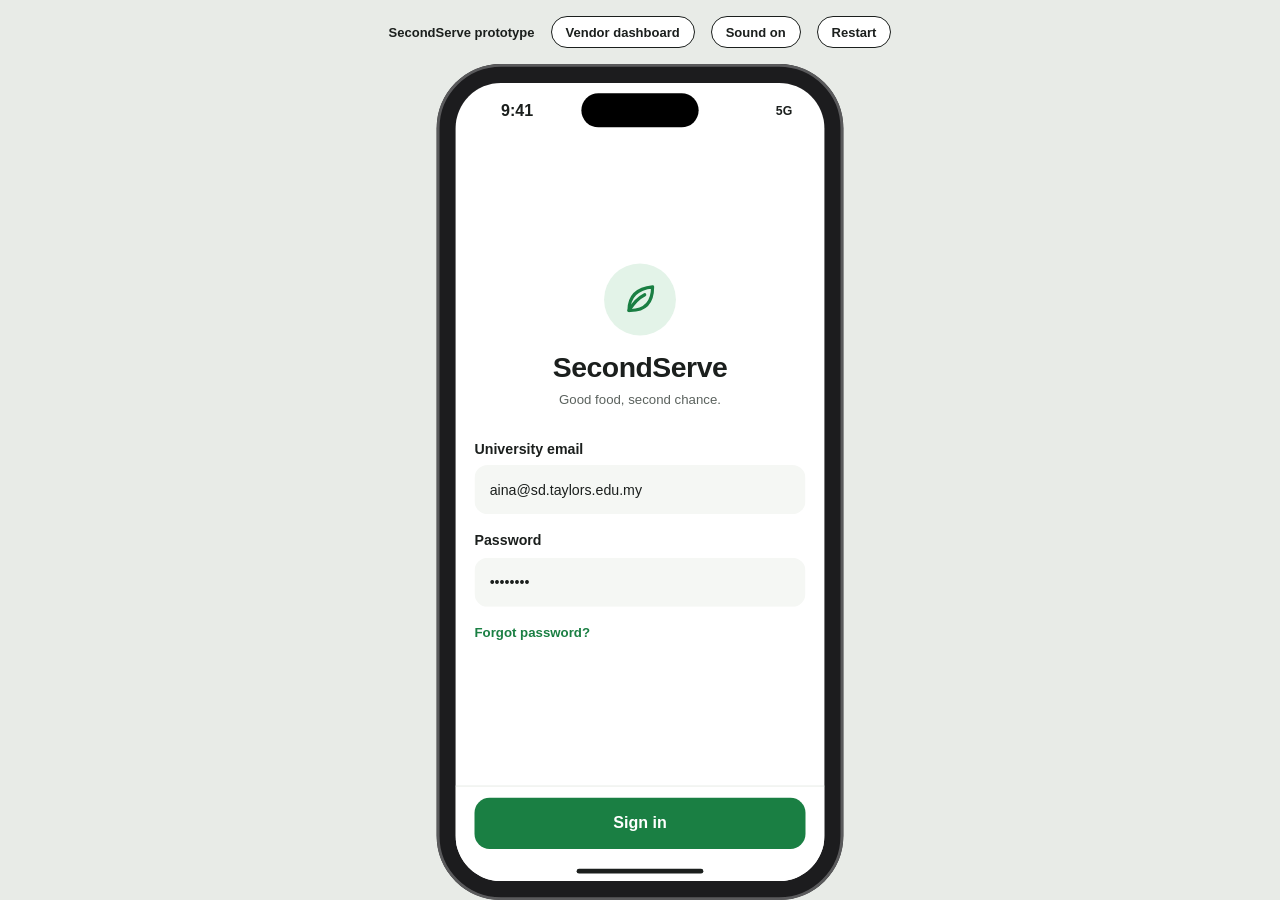
==== commit 53350b61: "Sound, read aloud and WebGL in both apps, vendor sign-in and apply to sell Web Audio tones for succe" ====
--- a/index.html
+++ b/index.html
@@ -4,26 +4,28 @@
 <meta charset="utf-8">
 <meta name="viewport" content="width=device-width, initial-scale=1">
 <title>SecondServe prototype</title>
-<link rel="stylesheet" href="css/tokens.css?v=20261120a">
-<link rel="stylesheet" href="css/app.css?v=20261120a">
+<link rel="stylesheet" href="css/tokens.css?v=20261120b">
+<link rel="stylesheet" href="css/app.css?v=20261120b">
 </head>
 <body>
 <header class="testbar">
   <b>SecondServe prototype</b>
   <a href="vendor.html">Vendor dashboard</a>
+  <button id="sound" aria-pressed="true">Sound on</button>
   <button id="restart">Restart</button>
 </header>
 <main class="stage"><div class="scaler" id="scaler">
   <div class="device"><div class="phone" id="screen"></div></div>
 </div></main>
-<script src="js/data.js?v=20261120a"></script>
-<script src="js/ui.js?v=20261120a"></script>
-<script src="js/app.js?v=20261120a"></script>
-<script src="js/screens/student.js?v=20261120a"></script>
-<script src="js/screens/orders.js?v=20261120a"></script>
-<script src="js/screens/courier.js?v=20261120a"></script>
-<script src="js/screens/account.js?v=20261120a"></script>
-<script src="js/screens/start.js?v=20261120a"></script>
-<script src="js/main.js?v=20261120a"></script>
+<script src="js/data.js?v=20261120b"></script>
+<script src="js/ui.js?v=20261120b"></script>
+<script src="js/media.js?v=20261120b"></script>
+<script src="js/app.js?v=20261120b"></script>
+<script src="js/screens/student.js?v=20261120b"></script>
+<script src="js/screens/orders.js?v=20261120b"></script>
+<script src="js/screens/courier.js?v=20261120b"></script>
+<script src="js/screens/account.js?v=20261120b"></script>
+<script src="js/screens/start.js?v=20261120b"></script>
+<script src="js/main.js?v=20261120b"></script>
 </body>
 </html>
--- a/css/app.css
+++ b/css/app.css
@@ -237,3 +237,8 @@
   .tabs { height: 72px; padding-bottom: 12px; }
   .toast { bottom: 90px; }
 }
+
+.stack.tight { gap: 6px; }
+.listen { display: inline-flex; align-items: center; gap: 6px; min-height: 36px; padding: 0 12px; border-radius: 999px; background: var(--brand-soft); color: var(--brand-dark); font-size: 13px; font-weight: 700; flex: none; }
+.code-card .listen { align-self: center; margin-top: 4px; }
+.burst { position: absolute; inset: 0; width: 100%; height: 100%; pointer-events: none; z-index: 25; }
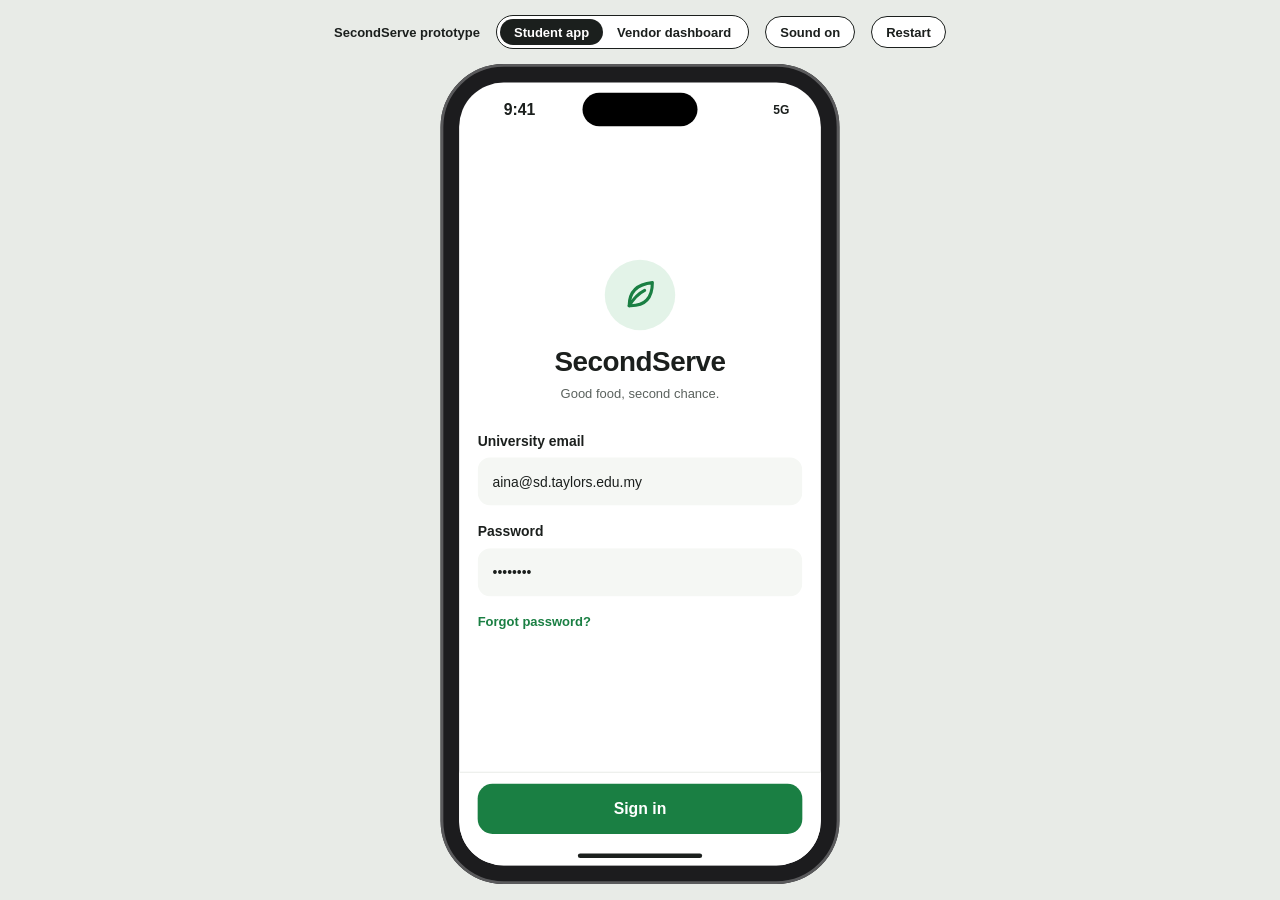
==== commit ee94e3e7: "Demo polish: app switcher, tab icon, phone margin, tidier vendor sidebar Co-Authored-By: Claude Opus" ====
--- a/index.html
+++ b/index.html
@@ -3,29 +3,30 @@
 <head>
 <meta charset="utf-8">
 <meta name="viewport" content="width=device-width, initial-scale=1">
-<title>SecondServe prototype</title>
-<link rel="stylesheet" href="css/tokens.css?v=20261120b">
-<link rel="stylesheet" href="css/app.css?v=20261120b">
+<title>SecondServe · Student app</title>
+<link rel="icon" href="data:image/svg+xml,%3Csvg xmlns=%27http://www.w3.org/2000/svg%27 viewBox=%270 0 32 32%27%3E%3Crect width=%2732%27 height=%2732%27 rx=%278%27 fill=%27%231a7f43%27/%3E%3Cpath d=%27M9 23c0-8 5-13 14-14 0 9-5 14-13 14z%27 fill=%27none%27 stroke=%27white%27 stroke-width=%272.4%27 stroke-linejoin=%27round%27/%3E%3Cpath d=%27M9 23c3-5 6-8 10-10%27 stroke=%27white%27 stroke-width=%272.4%27 stroke-linecap=%27round%27/%3E%3C/svg%3E">
+<link rel="stylesheet" href="css/tokens.css?v=20261120c">
+<link rel="stylesheet" href="css/app.css?v=20261120c">
 </head>
 <body>
 <header class="testbar">
   <b>SecondServe prototype</b>
-  <a href="vendor.html">Vendor dashboard</a>
+  <nav class="switcher" aria-label="Prototype"><a href="index.html" aria-current="page">Student app</a><a href="vendor.html">Vendor dashboard</a></nav>
   <button id="sound" aria-pressed="true">Sound on</button>
   <button id="restart">Restart</button>
 </header>
 <main class="stage"><div class="scaler" id="scaler">
   <div class="device"><div class="phone" id="screen"></div></div>
 </div></main>
-<script src="js/data.js?v=20261120b"></script>
-<script src="js/ui.js?v=20261120b"></script>
-<script src="js/media.js?v=20261120b"></script>
-<script src="js/app.js?v=20261120b"></script>
-<script src="js/screens/student.js?v=20261120b"></script>
-<script src="js/screens/orders.js?v=20261120b"></script>
-<script src="js/screens/courier.js?v=20261120b"></script>
-<script src="js/screens/account.js?v=20261120b"></script>
-<script src="js/screens/start.js?v=20261120b"></script>
-<script src="js/main.js?v=20261120b"></script>
+<script src="js/data.js?v=20261120c"></script>
+<script src="js/ui.js?v=20261120c"></script>
+<script src="js/media.js?v=20261120c"></script>
+<script src="js/app.js?v=20261120c"></script>
+<script src="js/screens/student.js?v=20261120c"></script>
+<script src="js/screens/orders.js?v=20261120c"></script>
+<script src="js/screens/courier.js?v=20261120c"></script>
+<script src="js/screens/account.js?v=20261120c"></script>
+<script src="js/screens/start.js?v=20261120c"></script>
+<script src="js/main.js?v=20261120c"></script>
 </body>
 </html>
--- a/css/app.css
+++ b/css/app.css
@@ -15,6 +15,9 @@
 .grow { flex: 1; display: flex; flex-direction: column; min-width: 0; }
 
 .testbar { height: 64px; display: flex; align-items: center; justify-content: center; gap: 16px; font-size: 13px; }
+.switcher { display: flex; padding: 3px; border-radius: 999px; border: 1.5px solid var(--ink); background: #fff; }
+.testbar .switcher a { border: 0; height: 26px; }
+.testbar .switcher a[aria-current] { background: var(--ink); color: #fff; }
 .testbar button, .testbar a { height: 32px; padding: 0 14px; border-radius: 999px; border: 1.5px solid var(--ink); background: #fff; font-weight: 600; font-size: 13px; color: var(--ink); text-decoration: none; display: inline-flex; align-items: center; }
 .stage { display: flex; justify-content: center; }
 .scaler { transform-origin: top center; width: 430px; }
